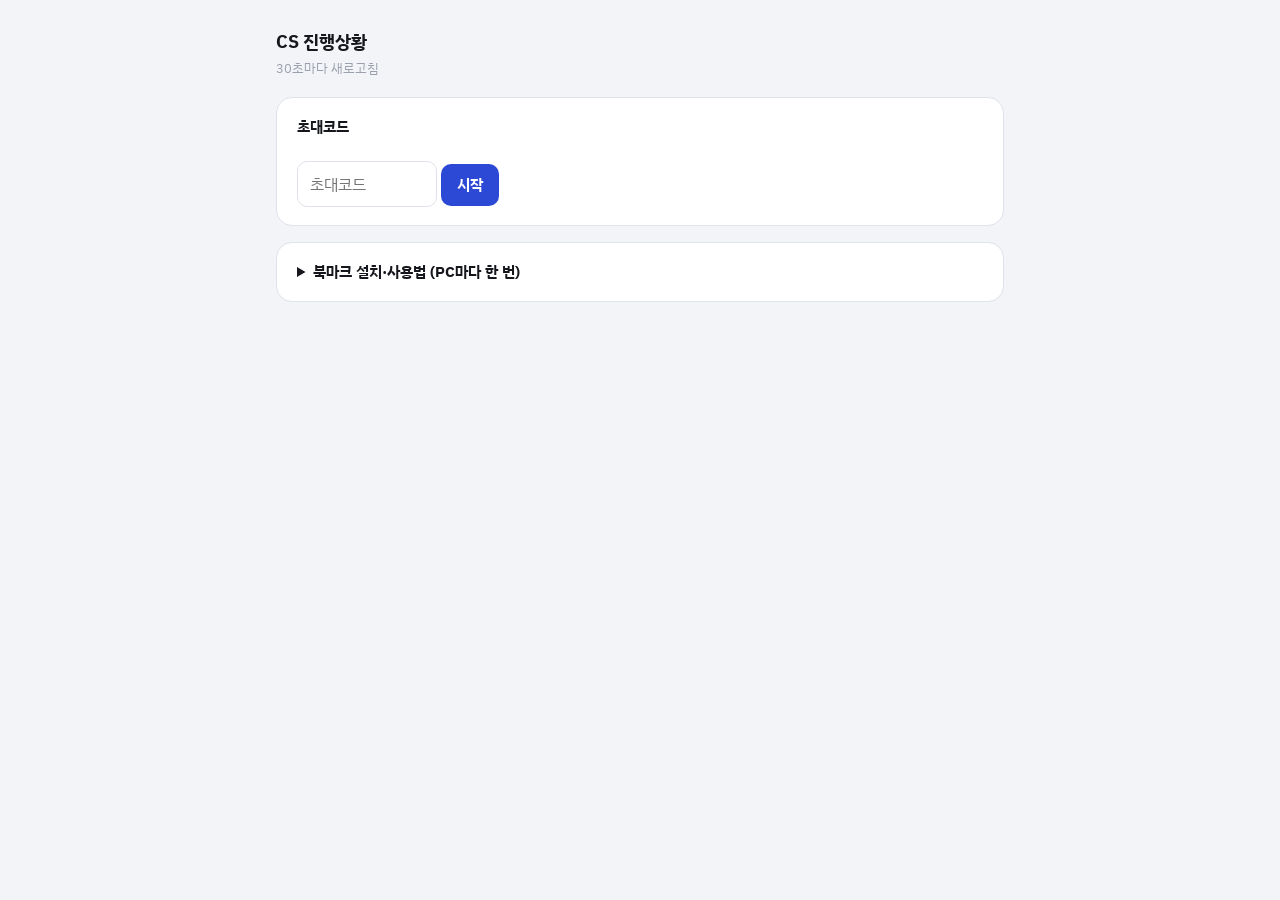
==== cs-board.html @ 671e5106 "CS 진행상황판: 카카오 상담채널 안 읽은 채팅 + 네이버페이 미답변 문의 수를 북마크로 1분마다 모아 한 화면에 표시 Co-Authored-By: Claude Opus 5.5 <" ====
<!doctype html>
<html lang="ko">
<head>
<meta charset="utf-8">
<meta name="viewport" content="width=device-width, initial-scale=1, viewport-fit=cover">
<title>CS 진행상황</title>
<link rel="preconnect" href="https://fonts.googleapis.com">
<link rel="stylesheet" href="https://fonts.googleapis.com/css2?family=IBM+Plex+Sans+KR:wght@400;500;700&family=Archivo:wght@600;800&display=swap">
<style>
:root{
  --bg:#F3F4F7; --surface:#FFFFFF; --surface2:#EBEDF2; --ink:#15171C; --ink2:#5E6472; --ink3:#9AA0AD;
  --line:#DFE2E9; --accent:#2C49D6; --accent-ink:#FFFFFF;
  --ok:#1C8F63; --ok-soft:#DDF3E8; --danger:#CC3F38; --danger-soft:#FBE3E1;
  --shadow:0 8px 28px rgba(20,24,40,.10);
}
@media (prefers-color-scheme: dark){ :root:not([data-theme="light"]){
  --bg:#111318; --surface:#1A1D24; --surface2:#242832; --ink:#EDEFF4; --ink2:#A2A8B5; --ink3:#6C7280;
  --line:#2C313B; --accent:#7C93FF; --accent-ink:#0B1030;
  --ok:#3DC98F; --ok-soft:#173327; --danger:#F0665E; --danger-soft:#3A1E1C;
  --shadow:0 8px 28px rgba(0,0,0,.5);
}}
*{box-sizing:border-box}
html,body{margin:0;background:var(--bg);color:var(--ink);font-family:"IBM Plex Sans KR",-apple-system,"Apple SD Gothic Neo","Noto Sans KR",sans-serif;font-size:15px;line-height:1.5}
main{max-width:760px;margin:0 auto;padding:28px 16px 40px}
h1{font-size:18px;margin:0 0 4px} .sub{color:var(--ink3);font-size:13px;margin:0 0 18px}
.grid{display:grid;grid-template-columns:1fr 1fr;gap:14px}
@media (max-width:520px){ .grid{grid-template-columns:1fr} }
.card{background:var(--surface);border:1px solid var(--line);border-radius:16px;padding:18px 20px;box-shadow:var(--shadow)}
.card .lb{font-size:14px;font-weight:700;color:var(--ink2)}
.card .n{font-family:"Archivo",sans-serif;font-weight:800;font-size:72px;line-height:1.1;font-variant-numeric:tabular-nums;margin:6px 0 4px}
.card .n small{font-size:20px;font-weight:600;margin-left:4px;color:var(--ink3)}
.card.hot .n{color:var(--danger)} .card.hot{border-color:var(--danger);background:linear-gradient(var(--danger-soft),var(--surface) 70%)}
.card.zero .n{color:var(--ok)}
.card.stale .n{color:var(--ink3)}
.card .st{font-size:13px;color:var(--ink3)} .card.stale .st,.card .st.err{color:var(--danger);font-weight:500}
.login,.help{background:var(--surface);border:1px solid var(--line);border-radius:16px;padding:18px 20px;margin-top:16px}
input{font:inherit;font-size:16px;padding:10px 12px;border:1px solid var(--line);border-radius:10px;width:140px;background:var(--surface);color:var(--ink)}
button{font:inherit;padding:10px 16px;border-radius:10px;border:0;background:var(--accent);color:var(--accent-ink);font-weight:700;cursor:pointer}
summary{cursor:pointer;font-weight:700}
.help ol{padding-left:20px;margin:10px 0 0} .help li{margin:6px 0} .help .small{font-size:13px;color:var(--ink2)}
.bm{display:inline-block;padding:10px 16px;border-radius:12px;background:var(--accent);color:var(--accent-ink);text-decoration:none;font-weight:700;cursor:grab}
.err{color:var(--danger)}
</style>
</head>
<body>
<main>
<h1>CS 진행상황</h1>
<p class="sub" id="sub">30초마다 새로고침</p>
<div id="app"></div>

<details class="help" id="help">
  <summary>북마크 설치·사용법 (PC마다 한 번)</summary>
  <ol>
    <li>아래 버튼을 브라우저 <b>북마크바</b>에 끌어다 놓기 (북마크바가 안 보이면 ⌘+Shift+B / Ctrl+Shift+B)<br>
      <a id="bm" class="bm" href="#">CS 상황판 보내기</a></li>
    <li><b>카카오</b>: 파트너센터 → 채널 → 채팅 화면에서 북마크 클릭</li>
    <li><b>네이버</b>: 네이버페이센터 → 고객관리 → 고객문의관리에서 <b>답변여부 = 미답변</b>으로 두고 북마크 클릭. 1분마다 '6개월 → 조회하기'를 자동으로 누르니 <b>이 화면은 상황판 전용 탭으로 따로</b> 열어두세요.</li>
    <li>두 탭은 닫지 말고 켜 두기. 화면 왼쪽 아래에 "CS 상황판 전송 중"이 보이면 정상입니다.</li>
  </ol>
  <p class="small">숫자가 회색으로 바뀌고 "갱신 없음"이 뜨면 그 탭이 닫혔거나 로그인이 풀린 것 → 다시 로그인하고 북마크를 한 번 더 누르세요. 읽기만 하고 카카오·네이버의 어떤 것도 바꾸지 않습니다.</p>
</details>

<script>
const API='https://pydxcqfztjogmztvayux.supabase.co/functions/v1/cs-lookup';
const CODE_KEY='cs_code';   // CS 주문조회(cs-lookup.html)와 같은 키 — 거기서 넣었으면 여기선 생략
const store={ get:k=>{ try{ return localStorage.getItem(k); }catch(e){ return null; } }, set:(k,v)=>{ try{ localStorage.setItem(k,v); }catch(e){} } };
const SRC=[['kakao','카카오 상담채널','내 채팅 안 읽음'],['naver','네이버페이 문의','미답변']];
const STALE=3*60e3;   // 북마크는 1분마다 보냄 → 3분 넘게 소식 없으면 탭이 닫혔거나 로그인 풀림
const app=document.querySelector('#app'), esc=s=>String(s??'').replace(/[&<>"]/g,c=>({'&':'&amp;','<':'&lt;','>':'&gt;','"':'&quot;'}[c]));
let code=new URLSearchParams(location.search).get('code')||store.get(CODE_KEY)||'', data=null, err='';

// ── 북마크 본문: 카카오·네이버 탭에서 실행돼 1분마다 숫자를 서버로 보냄 (페이지 스크립트 차단에 걸리지 않게 통째로 북마크에 넣음)
//    카카오: 왼쪽 메뉴(shadow DOM) '내 채팅' 옆 .txt_badge — 카카오 화면이 알아서 수시로 갱신
//    네이버: '6개월'(끝 날짜를 오늘로) → '조회하기' 누르고 "검색결과 내역 (총 N건)" 읽기
//    카카오·네이버 화면이 바뀌면 여기 kakao()/naver()를 고치고 상담원 PC에서 북마크를 다시 끌어다 놓아야 함
function tracker(C,F){
  if(window.__csBoard){alert('CS 상황판: 이미 켜져 있어요. 이 탭은 그대로 열어두세요.');return}
  var h=location.hostname,src=/kakao\.com$/.test(h)?'kakao':/naver\.com$/.test(h)?'naver':'';
  if(!src){alert('CS 상황판: 카카오 채팅 화면이나 네이버페이센터 고객문의관리 화면에서 눌러주세요.');return}
  window.__csBoard=1;
  var tag=document.createElement('div');
  tag.style.cssText='position:fixed;left:10px;bottom:10px;z-index:2147483647;background:#15171C;color:#fff;font:12px/1.4 sans-serif;padding:6px 10px;border-radius:8px;opacity:.85;pointer-events:none';
  document.body.appendChild(tag);
  function send(n,e){
    var u=F+'?action=push&code='+encodeURIComponent(C)+'&src='+src+'&n='+(n==null?'':n)+'&err='+encodeURIComponent(e||'');
    tag.textContent='● CS 상황판 전송 중 · '+new Date().toTimeString().slice(0,5)+' · '+(n==null?e:n+'건');
    fetch(u).then(function(r){if(r.status==401){clearInterval(timer);tag.textContent='CS 상황판: 초대코드가 맞지 않아요 — 북마크를 다시 만드세요'}}).catch(function(){new Image().src=u});
  }
  function docs(){var d=[document];for(var i=0;i<frames.length;i++){try{if(frames[i].document.body)d.push(frames[i].document)}catch(e){}}return d}
  function find(t){var ds=docs();for(var i=0;i<ds.length;i++){var eq=function(e){return e.textContent.trim()===t};
    var x=[].find.call(ds[i].querySelectorAll('button'),eq)||[].find.call(ds[i].querySelectorAll('a,label,span,div,li'),function(e){return !e.children.length&&eq(e)});
    if(x)return x.closest('button,a,label')||x}}
  function kakao(){
    var all=document.querySelectorAll('*');
    for(var i=0;i<all.length;i++){var r=all[i].shadowRoot;if(!r)continue;
      var a=[].find.call(r.querySelectorAll('a'),function(x){return /내\s*채팅/.test(x.textContent)});
      if(a){var b=a.querySelector('.txt_badge');return send(b?parseInt(b.textContent.replace(/\D/g,''),10)||0:0)}}
    send(null,'내 채팅 메뉴를 못 찾음 — 채팅 화면에서 북마크 다시 클릭');
  }
  function naverRead(){
    var ds=docs();
    for(var i=0;i<ds.length;i++){var t=ds[i].body.innerText,m=t.match(/검색결과\s*내역\s*\(\s*총\s*([\d,]+)\s*건/);if(!m)continue;
      var k=t.indexOf('답변여부');
      if(k>=0&&t.slice(k,k+40).indexOf('미답변')<0)return send(null,'답변여부가 미답변이 아님 — 미답변으로 바꿔주세요');
      return send(parseInt(m[1].replace(/,/g,''),10))}
    send(null,'검색결과 숫자를 못 찾음 — 고객문의관리 화면에서 북마크 다시 클릭');
  }
  function naver(){
    var go=find('조회하기');
    if(!go)return send(null,'고객문의관리 화면이 아님 — 그 화면에서 북마크 다시 클릭');
    var p=find('6개월');if(p)p.click();
    setTimeout(function(){go.click();setTimeout(naverRead,4000)},800);
  }
  var tick=src=='kakao'?kakao:naver;tick();var timer=setInterval(tick,60000);
}

function bookmark(){
  const a=document.querySelector('#bm');
  a.href='javascript:'+encodeURIComponent('('+tracker+')('+JSON.stringify(code)+','+JSON.stringify(API)+')');
  a.onclick=e=>{ e.preventDefault(); alert('클릭이 아니라 이 버튼을 북마크바로 끌어다 놓으세요.'); };
}

const ago=ms=>ms<60e3?'방금':ms<3600e3?Math.floor(ms/60e3)+'분':Math.floor(ms/3600e3)+'시간';
function card([key,label,unit]){
  const s=data?.[key];
  if(!s) return `<div class="card stale"><div class="lb">${label}</div><div class="n">–</div><div class="st">아직 신호 없음 — 그 화면에서 북마크를 눌러주세요</div></div>`;
  const age=Date.now()-new Date(s.at).getTime(), stale=age>STALE, has=s.n!=null;
  const cls=stale||!has?'stale':s.n>0?'hot':'zero';
  const st=stale?`${ago(age)}째 갱신 없음 — 탭이 닫혔거나 로그인이 풀렸어요. 다시 로그인 후 북마크 클릭`
    :s.err?`<span class="err">${esc(s.err)}</span>`:`${unit} · ${ago(age)} 전 확인`;
  return `<div class="card ${cls}"><div class="lb">${label}</div><div class="n">${has?s.n:'?'}<small>건</small></div><div class="st">${st}</div></div>`;
}
function render(){
  if(!code){ app.innerHTML=`<form class="login" id="login"><b>초대코드</b><br><br><input id="c" inputmode="numeric" autocomplete="off" placeholder="초대코드"> <button>시작</button> ${err?`<p class="err">${esc(err)}</p>`:''}</form>`;
    document.querySelector('#login').onsubmit=e=>{ e.preventDefault(); code=document.querySelector('#c').value.trim(); err=''; load(); }; return; }
  app.innerHTML=`<div class="grid">${SRC.map(card).join('')}</div>${err?`<p class="err">${esc(err)}</p>`:''}`;
  const live=SRC.map(([k])=>data?.[k]).filter(s=>s&&s.n!=null&&Date.now()-new Date(s.at)<=STALE);
  document.title=(live.length?`(${live.reduce((a,s)=>a+s.n,0)}) `:'')+'CS 진행상황';
  document.querySelector('#sub').textContent='30초마다 새로고침 · '+new Date().toTimeString().slice(0,5);
}
async function load(){
  if(!code) return render();
  try{
    const r=await fetch(API,{method:'POST',headers:{'Content-Type':'application/json','x-cs-code':code},body:JSON.stringify({action:'status'})});
    if(r.status===401){ code=''; err='초대코드가 맞지 않습니다'; return render(); }
    const j=await r.json(); if(j.error) throw new Error(j.error);
    data=j; err=''; store.set(CODE_KEY,code); bookmark();
  }catch(e){ err='불러오기 실패 ('+e.message+') — 30초 뒤 다시 시도'; }
  render();
}
load(); setInterval(load,30e3);
</script>
</main>
</body>
</html>
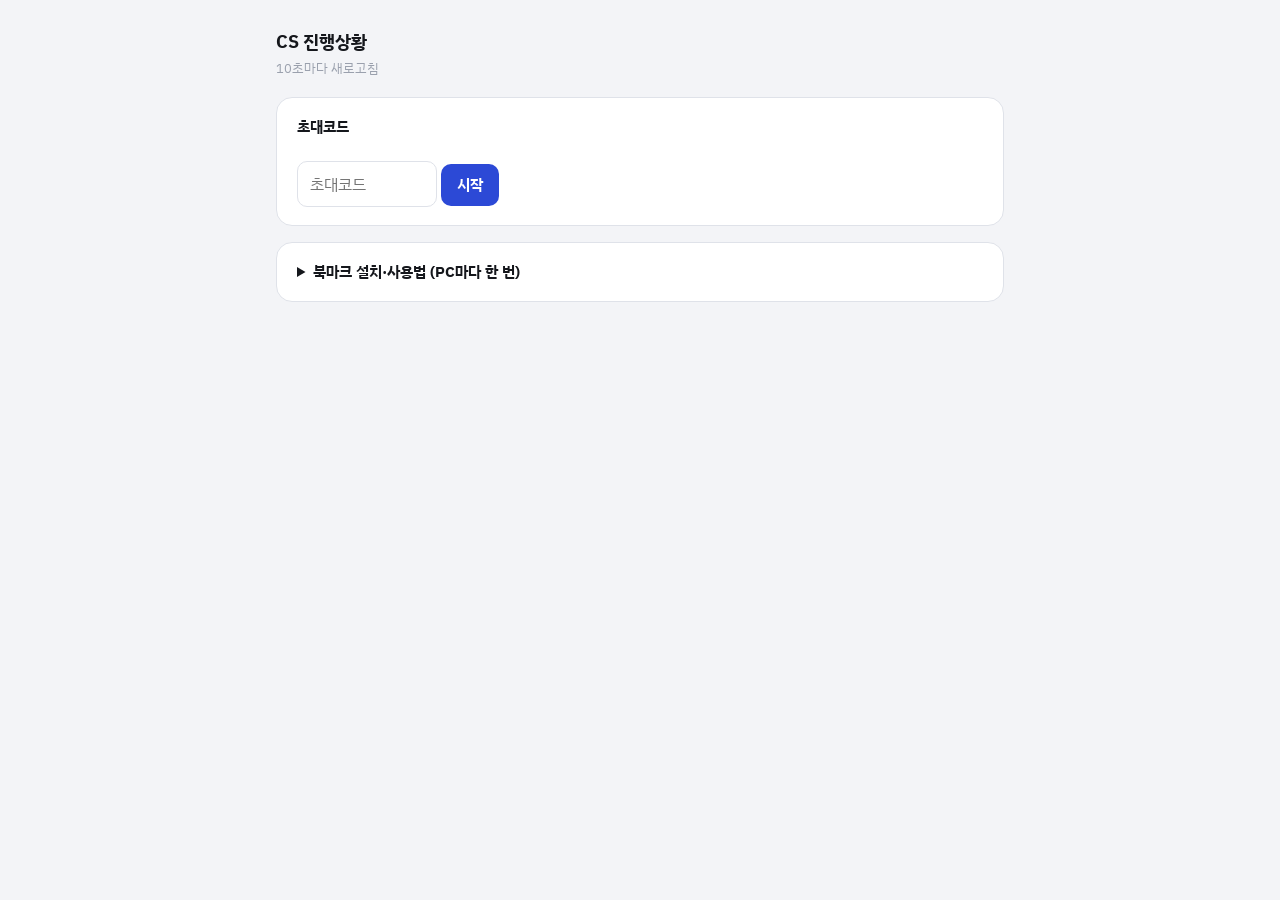
==== commit 51fd7797: "CS 진행상황판: 카카오 10초·네이버 30초·상황판 10초 간격, 가려진 탭에서도 안 늦게 Worker 타이머 Co-Authored-By: Claude Opus 5.5 <nore" ====
--- a/cs-board.html
+++ b/cs-board.html
@@ -45,7 +45,7 @@
 <body>
 <main>
 <h1>CS 진행상황</h1>
-<p class="sub" id="sub">30초마다 새로고침</p>
+<p class="sub" id="sub">10초마다 새로고침</p>
 <div id="app"></div>
 
 <details class="help" id="help">
@@ -54,10 +54,10 @@
     <li>아래 버튼을 브라우저 <b>북마크바</b>에 끌어다 놓기 (북마크바가 안 보이면 ⌘+Shift+B / Ctrl+Shift+B)<br>
       <a id="bm" class="bm" href="#">CS 상황판 보내기</a></li>
     <li><b>카카오</b>: 파트너센터 → 채널 → 채팅 화면에서 북마크 클릭</li>
-    <li><b>네이버</b>: 네이버페이센터 → 고객관리 → 고객문의관리에서 <b>답변여부 = 미답변</b>으로 두고 북마크 클릭. 1분마다 '6개월 → 조회하기'를 자동으로 누르니 <b>이 화면은 상황판 전용 탭으로 따로</b> 열어두세요.</li>
+    <li><b>네이버</b>: 네이버페이센터 → 고객관리 → 고객문의관리에서 <b>답변여부 = 미답변</b>으로 두고 북마크 클릭. 30초마다 '6개월 → 조회하기'를 자동으로 누르니 <b>이 화면은 상황판 전용 탭으로 따로</b> 열어두세요.</li>
     <li>두 탭은 닫지 말고 켜 두기. 화면 왼쪽 아래에 "CS 상황판 전송 중"이 보이면 정상입니다.</li>
   </ol>
-  <p class="small">숫자가 회색으로 바뀌고 "갱신 없음"이 뜨면 그 탭이 닫혔거나 로그인이 풀린 것 → 다시 로그인하고 북마크를 한 번 더 누르세요. 읽기만 하고 카카오·네이버의 어떤 것도 바꾸지 않습니다.</p>
+  <p class="small">숫자가 회색으로 바뀌고(1분 반 넘게 소식 없을 때) "갱신 없음"이 뜨면 그 탭이 닫혔거나 로그인이 풀린 것 → 다시 로그인하고 북마크를 한 번 더 누르세요. 읽기만 하고 카카오·네이버의 어떤 것도 바꾸지 않습니다.</p>
 </details>
 
 <script>
@@ -65,11 +65,11 @@
 const CODE_KEY='cs_code';   // CS 주문조회(cs-lookup.html)와 같은 키 — 거기서 넣었으면 여기선 생략
 const store={ get:k=>{ try{ return localStorage.getItem(k); }catch(e){ return null; } }, set:(k,v)=>{ try{ localStorage.setItem(k,v); }catch(e){} } };
 const SRC=[['kakao','카카오 상담채널','내 채팅 안 읽음'],['naver','네이버페이 문의','미답변']];
-const STALE=3*60e3;   // 북마크는 1분마다 보냄 → 3분 넘게 소식 없으면 탭이 닫혔거나 로그인 풀림
+const STALE=90e3;   // 북마크는 카카오 10초·네이버 30초마다 보냄 → 1분 반 넘게 소식 없으면 탭이 닫혔거나 로그인 풀림
 const app=document.querySelector('#app'), esc=s=>String(s??'').replace(/[&<>"]/g,c=>({'&':'&amp;','<':'&lt;','>':'&gt;','"':'&quot;'}[c]));
 let code=new URLSearchParams(location.search).get('code')||store.get(CODE_KEY)||'', data=null, err='';
 
-// ── 북마크 본문: 카카오·네이버 탭에서 실행돼 1분마다 숫자를 서버로 보냄 (페이지 스크립트 차단에 걸리지 않게 통째로 북마크에 넣음)
+// ── 북마크 본문: 카카오·네이버 탭에서 실행돼 카카오 10초·네이버 30초마다 숫자를 서버로 보냄 (페이지 스크립트 차단에 걸리지 않게 통째로 북마크에 넣음)
 //    카카오: 왼쪽 메뉴(shadow DOM) '내 채팅' 옆 .txt_badge — 카카오 화면이 알아서 수시로 갱신
 //    네이버: '6개월'(끝 날짜를 오늘로) → '조회하기' 누르고 "검색결과 내역 (총 N건)" 읽기
 //    카카오·네이버 화면이 바뀌면 여기 kakao()/naver()를 고치고 상담원 PC에서 북마크를 다시 끌어다 놓아야 함
@@ -84,7 +84,7 @@
   function send(n,e){
     var u=F+'?action=push&code='+encodeURIComponent(C)+'&src='+src+'&n='+(n==null?'':n)+'&err='+encodeURIComponent(e||'');
     tag.textContent='● CS 상황판 전송 중 · '+new Date().toTimeString().slice(0,5)+' · '+(n==null?e:n+'건');
-    fetch(u).then(function(r){if(r.status==401){clearInterval(timer);tag.textContent='CS 상황판: 초대코드가 맞지 않아요 — 북마크를 다시 만드세요'}}).catch(function(){new Image().src=u});
+    fetch(u).then(function(r){if(r.status==401){timer.stop();tag.textContent='CS 상황판: 초대코드가 맞지 않아요 — 북마크를 다시 만드세요'}}).catch(function(){new Image().src=u});
   }
   function docs(){var d=[document];for(var i=0;i<frames.length;i++){try{if(frames[i].document.body)d.push(frames[i].document)}catch(e){}}return d}
   function find(t){var ds=docs();for(var i=0;i<ds.length;i++){var eq=function(e){return e.textContent.trim()===t};
@@ -111,7 +111,12 @@
     var p=find('6개월');if(p)p.click();
     setTimeout(function(){go.click();setTimeout(naverRead,4000)},800);
   }
-  var tick=src=='kakao'?kakao:naver;tick();var timer=setInterval(tick,60000);
+  /* 뒤에 가려진 탭은 크롬이 setInterval을 1분 간격으로 늦춤 → Worker 타이머로 깨움 (Worker가 막힌 사이트면 setInterval) */
+  function every(ms,f){f();var t,w;
+    function fb(){if(w)w.terminate();w=null;t=setInterval(f,ms)}
+    try{w=new Worker(URL.createObjectURL(new Blob(['setInterval(function(){postMessage(0)},'+ms+')'])));w.onmessage=f;w.onerror=fb}catch(e){fb()}
+    return {stop:function(){if(w)w.terminate();clearInterval(t)}}}
+  var timer=every(src=='kakao'?10000:30000,src=='kakao'?kakao:naver);
 }
 
 function bookmark(){
@@ -136,7 +141,7 @@
   app.innerHTML=`<div class="grid">${SRC.map(card).join('')}</div>${err?`<p class="err">${esc(err)}</p>`:''}`;
   const live=SRC.map(([k])=>data?.[k]).filter(s=>s&&s.n!=null&&Date.now()-new Date(s.at)<=STALE);
   document.title=(live.length?`(${live.reduce((a,s)=>a+s.n,0)}) `:'')+'CS 진행상황';
-  document.querySelector('#sub').textContent='30초마다 새로고침 · '+new Date().toTimeString().slice(0,5);
+  document.querySelector('#sub').textContent='10초마다 새로고침 · '+new Date().toTimeString().slice(0,5);
 }
 async function load(){
   if(!code) return render();
@@ -145,10 +150,10 @@
     if(r.status===401){ code=''; err='초대코드가 맞지 않습니다'; return render(); }
     const j=await r.json(); if(j.error) throw new Error(j.error);
     data=j; err=''; store.set(CODE_KEY,code); bookmark();
-  }catch(e){ err='불러오기 실패 ('+e.message+') — 30초 뒤 다시 시도'; }
+  }catch(e){ err='불러오기 실패 ('+e.message+') — 10초 뒤 다시 시도'; }
   render();
 }
-load(); setInterval(load,30e3);
+load(); setInterval(load,10e3);
 </script>
 </main>
 </body>
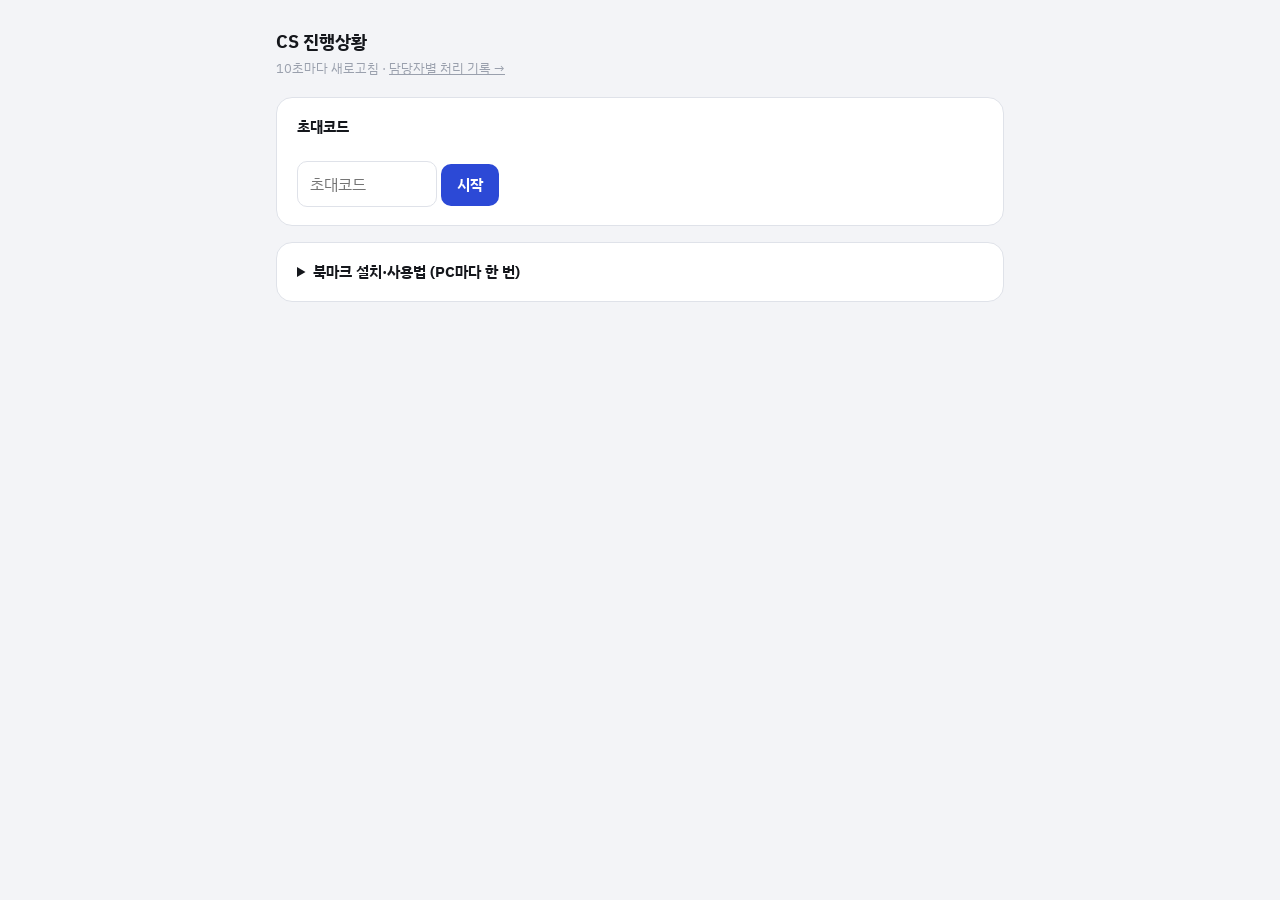
==== commit 85c76d50: "CS 처리 기록: 카카오 담당자별 처리 채팅 수 + 네이버 답변 처리 수를 날짜별로 누적 (cs-record.html) Co-Authored-By: Claude Opus 5.5 <" ====
--- a/cs-board.html
+++ b/cs-board.html
@@ -45,7 +45,7 @@
 <body>
 <main>
 <h1>CS 진행상황</h1>
-<p class="sub" id="sub">10초마다 새로고침</p>
+<p class="sub"><span id="sub">10초마다 새로고침</span> · <a href="cs-record.html" style="color:inherit">담당자별 처리 기록 →</a></p>
 <div id="app"></div>
 
 <details class="help" id="help">
@@ -54,10 +54,10 @@
     <li>아래 버튼을 브라우저 <b>북마크바</b>에 끌어다 놓기 (북마크바가 안 보이면 ⌘+Shift+B / Ctrl+Shift+B)<br>
       <a id="bm" class="bm" href="#">CS 상황판 보내기</a></li>
     <li><b>카카오</b>: 파트너센터 → 채널 → 채팅 화면에서 북마크 클릭</li>
-    <li><b>네이버</b>: 네이버페이센터 → 고객관리 → 고객문의관리에서 <b>답변여부 = 미답변</b>으로 두고 북마크 클릭. 30초마다 '6개월 → 조회하기'를 자동으로 누르니 <b>이 화면은 상황판 전용 탭으로 따로</b> 열어두세요.</li>
+    <li><b>네이버</b>: 네이버페이센터 → 고객관리 → 고객문의관리에서 <b>답변여부 = 미답변</b>으로 두고 북마크 클릭. 1분마다 '6개월 → 조회하기'를 자동으로 누르니 <b>이 화면은 상황판 전용 탭으로 따로</b> 열어두세요.</li>
     <li>두 탭은 닫지 말고 켜 두기. 화면 왼쪽 아래에 "CS 상황판 전송 중"이 보이면 정상입니다.</li>
   </ol>
-  <p class="small">숫자가 회색으로 바뀌고(1분 반 넘게 소식 없을 때) "갱신 없음"이 뜨면 그 탭이 닫혔거나 로그인이 풀린 것 → 다시 로그인하고 북마크를 한 번 더 누르세요. 읽기만 하고 카카오·네이버의 어떤 것도 바꾸지 않습니다.</p>
+  <p class="small">숫자가 회색으로 바뀌고(2분 반 넘게 소식 없을 때) "갱신 없음"이 뜨면 그 탭이 닫혔거나 로그인이 풀린 것 → 다시 로그인하고 북마크를 한 번 더 누르세요. 읽기만 하고 카카오·네이버의 어떤 것도 바꾸지 않습니다.</p>
 </details>
 
 <script>
@@ -65,13 +65,14 @@
 const CODE_KEY='cs_code';   // CS 주문조회(cs-lookup.html)와 같은 키 — 거기서 넣었으면 여기선 생략
 const store={ get:k=>{ try{ return localStorage.getItem(k); }catch(e){ return null; } }, set:(k,v)=>{ try{ localStorage.setItem(k,v); }catch(e){} } };
 const SRC=[['kakao','카카오 상담채널','내 채팅 안 읽음'],['naver','네이버페이 문의','미답변']];
-const STALE=90e3;   // 북마크는 카카오 10초·네이버 30초마다 보냄 → 1분 반 넘게 소식 없으면 탭이 닫혔거나 로그인 풀림
+const STALE=150e3;   // 북마크는 카카오 10초·네이버 1분마다 보냄 → 2분 반 넘게 소식 없으면 탭이 닫혔거나 로그인 풀림
 const app=document.querySelector('#app'), esc=s=>String(s??'').replace(/[&<>"]/g,c=>({'&':'&amp;','<':'&lt;','>':'&gt;','"':'&quot;'}[c]));
 let code=new URLSearchParams(location.search).get('code')||store.get(CODE_KEY)||'', data=null, err='';
 
-// ── 북마크 본문: 카카오·네이버 탭에서 실행돼 카카오 10초·네이버 30초마다 숫자를 서버로 보냄 (페이지 스크립트 차단에 걸리지 않게 통째로 북마크에 넣음)
+// ── 북마크 본문: 카카오·네이버 탭에서 실행돼 카카오 10초·네이버 1분마다 숫자를 서버로 보냄 (페이지 스크립트 차단에 걸리지 않게 통째로 북마크에 넣음)
 //    카카오: 왼쪽 메뉴(shadow DOM) '내 채팅' 옆 .txt_badge — 카카오 화면이 알아서 수시로 갱신
-//    네이버: '6개월'(끝 날짜를 오늘로) → '조회하기' 누르고 "검색결과 내역 (총 N건)" 읽기
+//           + 1분마다 처리 기록: 채팅 목록 API(카카오 화면이 쓰는 것, 100개씩·since=마지막 last_log_id)에서 오늘 답변/완료된 채팅 → 담당자별로 서버에 누적
+//    네이버: '6개월'(끝 날짜를 오늘로) → '조회하기' 누르고 "검색결과 내역 (총 N건)" 읽기 + 목록의 문의번호(9~10자리) — 사라진 번호 = 답변 처리(서버가 셈)
 //    카카오·네이버 화면이 바뀌면 여기 kakao()/naver()를 고치고 상담원 PC에서 북마크를 다시 끌어다 놓아야 함
 function tracker(C,F){
   if(window.__csBoard){alert('CS 상황판: 이미 켜져 있어요. 이 탭은 그대로 열어두세요.');return}
@@ -81,9 +82,10 @@
   var tag=document.createElement('div');
   tag.style.cssText='position:fixed;left:10px;bottom:10px;z-index:2147483647;background:#15171C;color:#fff;font:12px/1.4 sans-serif;padding:6px 10px;border-radius:8px;opacity:.85;pointer-events:none';
   document.body.appendChild(tag);
-  function send(n,e){
-    var u=F+'?action=push&code='+encodeURIComponent(C)+'&src='+src+'&n='+(n==null?'':n)+'&err='+encodeURIComponent(e||'');
-    tag.textContent='● CS 상황판 전송 중 · '+new Date().toTimeString().slice(0,5)+' · '+(n==null?e:n+'건');
+  var rec='';
+  function send(n,e,ids){
+    var u=F+'?action=push&code='+encodeURIComponent(C)+'&src='+src+'&n='+(n==null?'':n)+'&err='+encodeURIComponent(e||'')+(ids?'&ids='+ids.join(','):'');
+    tag.textContent='● CS 상황판 전송 중 · '+new Date().toTimeString().slice(0,5)+' · '+(n==null?e:n+'건')+rec;
     fetch(u).then(function(r){if(r.status==401){timer.stop();tag.textContent='CS 상황판: 초대코드가 맞지 않아요 — 북마크를 다시 만드세요'}}).catch(function(){new Image().src=u});
   }
   function docs(){var d=[document];for(var i=0;i<frames.length;i++){try{if(frames[i].document.body)d.push(frames[i].document)}catch(e){}}return d}
@@ -97,12 +99,32 @@
       if(a){var b=a.querySelector('.txt_badge');return send(b?parseInt(b.textContent.replace(/\D/g,''),10)||0:0)}}
     send(null,'내 채팅 메뉴를 못 찾음 — 채팅 화면에서 북마크 다시 클릭');
   }
+  var kc=0,names={};
+  async function record(){
+    var ch=(location.pathname.match(/\/(_[A-Za-z0-9]+)/)||[])[1];if(!ch){rec=' · 처리기록: 채팅 화면에서 북마크 다시 클릭';return}
+    var api='/api/profiles/'+ch,mid=new Date().setHours(0,0,0,0),chats={},since='',p,j,its;
+    for(p=0;p<20;p++){
+      j=await (await fetch(api+'/chats/search?size=100'+(since?'&since='+since:''),{method:'POST',credentials:'include',headers:{'Content-Type':'application/json'},body:JSON.stringify({is_blocked:false,status:'all',keyword:'',labels:[]})})).json();
+      its=j.items||[];
+      its.forEach(function(i){if(i.last_log_send_at>=mid&&(i.is_replied||i.is_done))chats[i.id]=i.assignee_id||0});
+      if(!j.has_next||!its.length||its[its.length-1].updated_at<mid)break;
+      since=its[its.length-1].last_log_id;
+    }
+    var ids=Object.values(chats);
+    if(ids.some(function(a){return a&&!names[a]})){var m=await (await fetch(api+'/managers',{credentials:'include'})).json();
+      (Array.isArray(m)?m:m.items||m.managers||Object.values(m).find(Array.isArray)||[]).forEach(function(x){names[x.id]=x.name})}
+    var nm={};ids.forEach(function(a){if(names[a])nm[a]=names[a]});
+    var r=await (await fetch(F,{method:'POST',headers:{'Content-Type':'application/json','x-cs-code':C},body:JSON.stringify({action:'record',src:'kakao',chats:chats,names:nm})})).json();
+    rec=r.error?' · 처리기록 오류':' · 오늘 처리 '+r.n;
+  }
+  function kakaoTick(){kakao();if(kc++%6==0)record().catch(function(){rec=' · 처리기록 실패(다음 분에 재시도)'})}
   function naverRead(){
     var ds=docs();
     for(var i=0;i<ds.length;i++){var t=ds[i].body.innerText,m=t.match(/검색결과\s*내역\s*\(\s*총\s*([\d,]+)\s*건/);if(!m)continue;
       var k=t.indexOf('답변여부');
       if(k>=0&&t.slice(k,k+40).indexOf('미답변')<0)return send(null,'답변여부가 미답변이 아님 — 미답변으로 바꿔주세요');
-      return send(parseInt(m[1].replace(/,/g,''),10))}
+      var ids=(t.slice(m.index).match(/(^|\s)\d{9,10}(?=\s)/g)||[]).map(function(x){return x.trim()});
+      return send(parseInt(m[1].replace(/,/g,''),10),'',ids.filter(function(x,i){return ids.indexOf(x)==i}))}
     send(null,'검색결과 숫자를 못 찾음 — 고객문의관리 화면에서 북마크 다시 클릭');
   }
   function naver(){
@@ -116,7 +138,7 @@
     function fb(){if(w)w.terminate();w=null;t=setInterval(f,ms)}
     try{w=new Worker(URL.createObjectURL(new Blob(['setInterval(function(){postMessage(0)},'+ms+')'])));w.onmessage=f;w.onerror=fb}catch(e){fb()}
     return {stop:function(){if(w)w.terminate();clearInterval(t)}}}
-  var timer=every(src=='kakao'?10000:30000,src=='kakao'?kakao:naver);
+  var timer=every(src=='kakao'?10000:60000,src=='kakao'?kakaoTick:naver);
 }
 
 function bookmark(){
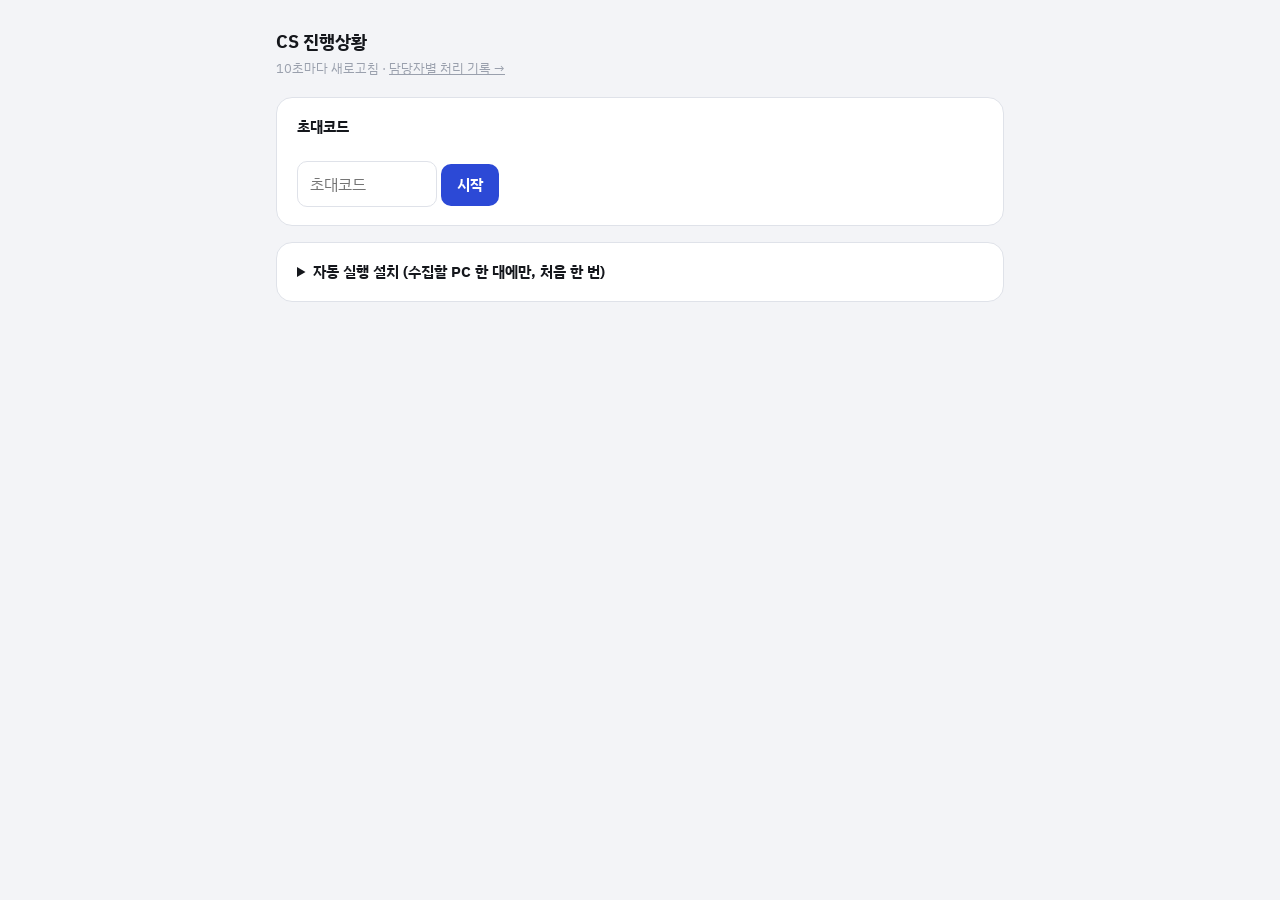
==== commit 1009c3d9: "CS 상황판: Tampermonkey 자동 실행 스크립트(cs-tracker.user.js) — 북마크 없이 카카오·네이버 화면이 열리면 수집, 탭 여러 개면 한 곳만 수집(lea" ====
--- a/cs-board.html
+++ b/cs-board.html
@@ -49,15 +49,18 @@
 <div id="app"></div>
 
 <details class="help" id="help">
-  <summary>북마크 설치·사용법 (PC마다 한 번)</summary>
+  <summary>자동 실행 설치 (수집할 PC 한 대에만, 처음 한 번)</summary>
   <ol>
-    <li>아래 버튼을 브라우저 <b>북마크바</b>에 끌어다 놓기 (북마크바가 안 보이면 ⌘+Shift+B / Ctrl+Shift+B)<br>
-      <a id="bm" class="bm" href="#">CS 상황판 보내기</a></li>
-    <li><b>카카오</b>: 파트너센터 → 채널 → 채팅 화면에서 북마크 클릭</li>
-    <li><b>네이버</b>: 네이버페이센터 → 고객관리 → 고객문의관리에서 <b>답변여부 = 미답변</b>으로 두고 북마크 클릭. 1분마다 '6개월 → 조회하기'를 자동으로 누르니 <b>이 화면은 상황판 전용 탭으로 따로</b> 열어두세요.</li>
-    <li>두 탭은 닫지 말고 켜 두기. 화면 왼쪽 아래에 "CS 상황판 전송 중"이 보이면 정상입니다.</li>
+    <li>크롬에 <a href="https://chromewebstore.google.com/detail/dhdgffkkebhmkfjojejmpbldmpobfkfo" target="_blank" rel="noopener">Tampermonkey</a> 설치 → <b>Chrome에 추가</b></li>
+    <li>주소창에 <code>chrome://extensions</code> → Tampermonkey의 <b>세부정보</b> → <b>사용자 스크립트 허용</b> 켜기 (메뉴가 없으면 오른쪽 위 <b>개발자 모드</b> 켜기)</li>
+    <li><a href="cs-tracker.user.js" target="_blank">CS 상황판 자동 실행 설치</a> 클릭 → Tampermonkey 화면에서 <b>설치</b></li>
+    <li>카카오 채팅 화면, 네이버페이센터 고객문의관리(답변여부 = 미답변)를 열면 처음 한 번씩 "이 PC에서 모을까요?" → <b>확인</b>, 초대코드 입력</li>
+    <li>크롬 <b>설정 → 시작 그룹 → 특정 페이지 열기</b>에 두 주소 추가 → 크롬만 켜면 두 탭이 열리고 자동으로 돎<br>
+      <span class="small">카카오: https://business.kakao.com/space/10284378/channel/_tnulxj/chats<br>네이버: https://admin.pay.naver.com/front/m/v2/customer/inquiry?fromUnanswered=true</span></li>
+    <li>크롬 <b>설정 → 성능 → 항상 활성 상태로 유지할 사이트</b>에 <code>business.kakao.com</code>, <code>admin.pay.naver.com</code> 추가 (안 보는 탭을 크롬이 재우지 않게)</li>
   </ol>
-  <p class="small">숫자가 회색으로 바뀌고(2분 반 넘게 소식 없을 때) "갱신 없음"이 뜨면 그 탭이 닫혔거나 로그인이 풀린 것 → 다시 로그인하고 북마크를 한 번 더 누르세요. 읽기만 하고 카카오·네이버의 어떤 것도 바꾸지 않습니다.</p>
+  <p class="small">화면 왼쪽 아래 "● CS 상황판 전송 중"이 보이면 정상. 탭이 여러 개면 한 탭만 수집하고 나머지는 "대기"로 표시돼요. 로그인이 풀리면 다시 로그인만 하면 자동으로 이어집니다. 끄려면 Tampermonkey 아이콘 → 이 스크립트 끄기.<br>
+  Tampermonkey를 못 쓰는 PC용 북마크: 아래 버튼을 북마크바에 끌어다 놓고 두 화면에서 클릭 <a id="bm" class="bm" href="#">CS 상황판 보내기</a></p>
 </details>
 
 <script>
@@ -69,91 +72,26 @@
 const app=document.querySelector('#app'), esc=s=>String(s??'').replace(/[&<>"]/g,c=>({'&':'&amp;','<':'&lt;','>':'&gt;','"':'&quot;'}[c]));
 let code=new URLSearchParams(location.search).get('code')||store.get(CODE_KEY)||'', data=null, err='';
 
-// ── 북마크 본문: 카카오·네이버 탭에서 실행돼 카카오 10초·네이버 1분마다 숫자를 서버로 보냄 (페이지 스크립트 차단에 걸리지 않게 통째로 북마크에 넣음)
-//    카카오: 왼쪽 메뉴(shadow DOM) '내 채팅' 옆 .txt_badge — 카카오 화면이 알아서 수시로 갱신
-//           + 1분마다 처리 기록: 채팅 목록 API(카카오 화면이 쓰는 것, 100개씩·since=마지막 last_log_id)에서 오늘 답변/완료된 채팅 → 담당자별로 서버에 누적
-//    네이버: '6개월'(끝 날짜를 오늘로) → '조회하기' 누르고 "검색결과 내역 (총 N건)" 읽기 + 목록의 문의번호(9~10자리) — 사라진 번호 = 답변 처리(서버가 셈)
-//    카카오·네이버 화면이 바뀌면 여기 kakao()/naver()를 고치고 상담원 PC에서 북마크를 다시 끌어다 놓아야 함
-function tracker(C,F){
-  if(window.__csBoard){alert('CS 상황판: 이미 켜져 있어요. 이 탭은 그대로 열어두세요.');return}
-  var h=location.hostname,src=/kakao\.com$/.test(h)?'kakao':/naver\.com$/.test(h)?'naver':'';
-  if(!src){alert('CS 상황판: 카카오 채팅 화면이나 네이버페이센터 고객문의관리 화면에서 눌러주세요.');return}
-  window.__csBoard=1;
-  var tag=document.createElement('div');
-  tag.style.cssText='position:fixed;left:10px;bottom:10px;z-index:2147483647;background:#15171C;color:#fff;font:12px/1.4 sans-serif;padding:6px 10px;border-radius:8px;opacity:.85;pointer-events:none';
-  document.body.appendChild(tag);
-  var rec='';
-  function send(n,e,ids){
-    var u=F+'?action=push&code='+encodeURIComponent(C)+'&src='+src+'&n='+(n==null?'':n)+'&err='+encodeURIComponent(e||'')+(ids?'&ids='+ids.join(','):'');
-    tag.textContent='● CS 상황판 전송 중 · '+new Date().toTimeString().slice(0,5)+' · '+(n==null?e:n+'건')+rec;
-    fetch(u).then(function(r){if(r.status==401){timer.stop();tag.textContent='CS 상황판: 초대코드가 맞지 않아요 — 북마크를 다시 만드세요'}}).catch(function(){new Image().src=u});
-  }
-  function docs(){var d=[document];for(var i=0;i<frames.length;i++){try{if(frames[i].document.body)d.push(frames[i].document)}catch(e){}}return d}
-  function find(t){var ds=docs();for(var i=0;i<ds.length;i++){var eq=function(e){return e.textContent.trim()===t};
-    var x=[].find.call(ds[i].querySelectorAll('button'),eq)||[].find.call(ds[i].querySelectorAll('a,label,span,div,li'),function(e){return !e.children.length&&eq(e)});
-    if(x)return x.closest('button,a,label')||x}}
-  function kakao(){
-    var all=document.querySelectorAll('*');
-    for(var i=0;i<all.length;i++){var r=all[i].shadowRoot;if(!r)continue;
-      var a=[].find.call(r.querySelectorAll('a'),function(x){return /내\s*채팅/.test(x.textContent)});
-      if(a){var b=a.querySelector('.txt_badge');return send(b?parseInt(b.textContent.replace(/\D/g,''),10)||0:0)}}
-    send(null,'내 채팅 메뉴를 못 찾음 — 채팅 화면에서 북마크 다시 클릭');
-  }
-  var kc=0,names={};
-  async function record(){
-    var ch=(location.pathname.match(/\/(_[A-Za-z0-9]+)/)||[])[1];if(!ch){rec=' · 처리기록: 채팅 화면에서 북마크 다시 클릭';return}
-    var api='/api/profiles/'+ch,mid=new Date().setHours(0,0,0,0),chats={},since='',p,j,its;
-    for(p=0;p<20;p++){
-      j=await (await fetch(api+'/chats/search?size=100'+(since?'&since='+since:''),{method:'POST',credentials:'include',headers:{'Content-Type':'application/json'},body:JSON.stringify({is_blocked:false,status:'all',keyword:'',labels:[]})})).json();
-      its=j.items||[];
-      its.forEach(function(i){if(i.last_log_send_at>=mid&&(i.is_replied||i.is_done))chats[i.id]=i.assignee_id||0});
-      if(!j.has_next||!its.length||its[its.length-1].updated_at<mid)break;
-      since=its[its.length-1].last_log_id;
-    }
-    var ids=Object.values(chats);
-    if(ids.some(function(a){return a&&!names[a]})){var m=await (await fetch(api+'/managers',{credentials:'include'})).json();
-      (Array.isArray(m)?m:m.items||m.managers||Object.values(m).find(Array.isArray)||[]).forEach(function(x){names[x.id]=x.name})}
-    var nm={};ids.forEach(function(a){if(names[a])nm[a]=names[a]});
-    var r=await (await fetch(F,{method:'POST',headers:{'Content-Type':'application/json','x-cs-code':C},body:JSON.stringify({action:'record',src:'kakao',chats:chats,names:nm})})).json();
-    rec=r.error?' · 처리기록 오류':' · 오늘 처리 '+r.n;
-  }
-  function kakaoTick(){kakao();if(kc++%6==0)record().catch(function(){rec=' · 처리기록 실패(다음 분에 재시도)'})}
-  function naverRead(){
-    var ds=docs();
-    for(var i=0;i<ds.length;i++){var t=ds[i].body.innerText,m=t.match(/검색결과\s*내역\s*\(\s*총\s*([\d,]+)\s*건/);if(!m)continue;
-      var k=t.indexOf('답변여부');
-      if(k>=0&&t.slice(k,k+40).indexOf('미답변')<0)return send(null,'답변여부가 미답변이 아님 — 미답변으로 바꿔주세요');
-      var ids=(t.slice(m.index).match(/(^|\s)\d{9,10}(?=\s)/g)||[]).map(function(x){return x.trim()});
-      return send(parseInt(m[1].replace(/,/g,''),10),'',ids.filter(function(x,i){return ids.indexOf(x)==i}))}
-    send(null,'검색결과 숫자를 못 찾음 — 고객문의관리 화면에서 북마크 다시 클릭');
-  }
-  function naver(){
-    var go=find('조회하기');
-    if(!go)return send(null,'고객문의관리 화면이 아님 — 그 화면에서 북마크 다시 클릭');
-    var p=find('6개월');if(p)p.click();
-    setTimeout(function(){go.click();setTimeout(naverRead,4000)},800);
-  }
-  /* 뒤에 가려진 탭은 크롬이 setInterval을 1분 간격으로 늦춤 → Worker 타이머로 깨움 (Worker가 막힌 사이트면 setInterval) */
-  function every(ms,f){f();var t,w;
-    function fb(){if(w)w.terminate();w=null;t=setInterval(f,ms)}
-    try{w=new Worker(URL.createObjectURL(new Blob(['setInterval(function(){postMessage(0)},'+ms+')'])));w.onmessage=f;w.onerror=fb}catch(e){fb()}
-    return {stop:function(){if(w)w.terminate();clearInterval(t)}}}
-  var timer=every(src=='kakao'?10000:60000,src=='kakao'?kakaoTick:naver);
-}
+// 수집 코드 본체는 cs-tracker.user.js (Tampermonkey 자동 실행용 겸 북마크용). 아래 tracker는 예전 북마크 호환용 — 예전 북마크는 이 페이지에서 tracker~bookmark 함수 사이를 잘라 실행하므로, 그 자리에서 최신 본체를 받아 실행하게 함 (이 주석에 두 함수 선언 글자를 그대로 쓰면 자르는 위치가 틀어짐).
+function tracker(C,F){ fetch('https://qkralsrb03138668.github.io/ad-dashboard/cs-tracker.user.js?'+Date.now()).then(function(r){return r.text()}).then(function(t){(0,eval)(t+'\n;tracker')(C,F)}) }
 
-function bookmark(){
-  const a=document.querySelector('#bm');
-  a.href='javascript:'+encodeURIComponent('('+tracker+')('+JSON.stringify(code)+','+JSON.stringify(API)+')');
+function bookmark(){ buildBookmark(); }   // 바로 위 tracker와 이 줄 사이엔 아무것도 두지 말 것 (예전 북마크가 그 사이를 잘라 실행)
+let trackerSrc='';   // 북마크 안에 넣을 사본 (받아오기가 막힌 사이트용)
+async function buildBookmark(){
+  const a=document.querySelector('#bm'), U=new URL('cs-tracker.user.js',location.href).href;
+  if(!trackerSrc) try{ trackerSrc=await (await fetch(U+'?'+Date.now())).text(); }catch(e){ return; }
+  const args=JSON.stringify(code)+','+JSON.stringify(API);
+  a.href='javascript:'+encodeURIComponent('(async function(){try{var t=await (await fetch('+JSON.stringify(U)+'+"?"+Date.now())).text();(0,eval)(t+"\\n;tracker")('+args+');return}catch(e){}\n'+trackerSrc+'\ntracker('+args+')})()');
   a.onclick=e=>{ e.preventDefault(); alert('클릭이 아니라 이 버튼을 북마크바로 끌어다 놓으세요.'); };
 }
 
 const ago=ms=>ms<60e3?'방금':ms<3600e3?Math.floor(ms/60e3)+'분':Math.floor(ms/3600e3)+'시간';
 function card([key,label,unit]){
   const s=data?.[key];
-  if(!s) return `<div class="card stale"><div class="lb">${label}</div><div class="n">–</div><div class="st">아직 신호 없음 — 그 화면에서 북마크를 눌러주세요</div></div>`;
+  if(!s) return `<div class="card stale"><div class="lb">${label}</div><div class="n">–</div><div class="st">아직 신호 없음 — 수집 PC에서 그 화면을 열어 주세요</div></div>`;
   const age=Date.now()-new Date(s.at).getTime(), stale=age>STALE, has=s.n!=null;
   const cls=stale||!has?'stale':s.n>0?'hot':'zero';
-  const st=stale?`${ago(age)}째 갱신 없음 — 탭이 닫혔거나 로그인이 풀렸어요. 다시 로그인 후 북마크 클릭`
+  const st=stale?`${ago(age)}째 갱신 없음 — 탭이 닫혔거나 로그인이 풀렸어요. 수집 PC에서 다시 로그인해 주세요`
     :s.err?`<span class="err">${esc(s.err)}</span>`:`${unit} · ${ago(age)} 전 확인`;
   return `<div class="card ${cls}"><div class="lb">${label}</div><div class="n">${has?s.n:'?'}<small>건</small></div><div class="st">${st}</div></div>`;
 }
